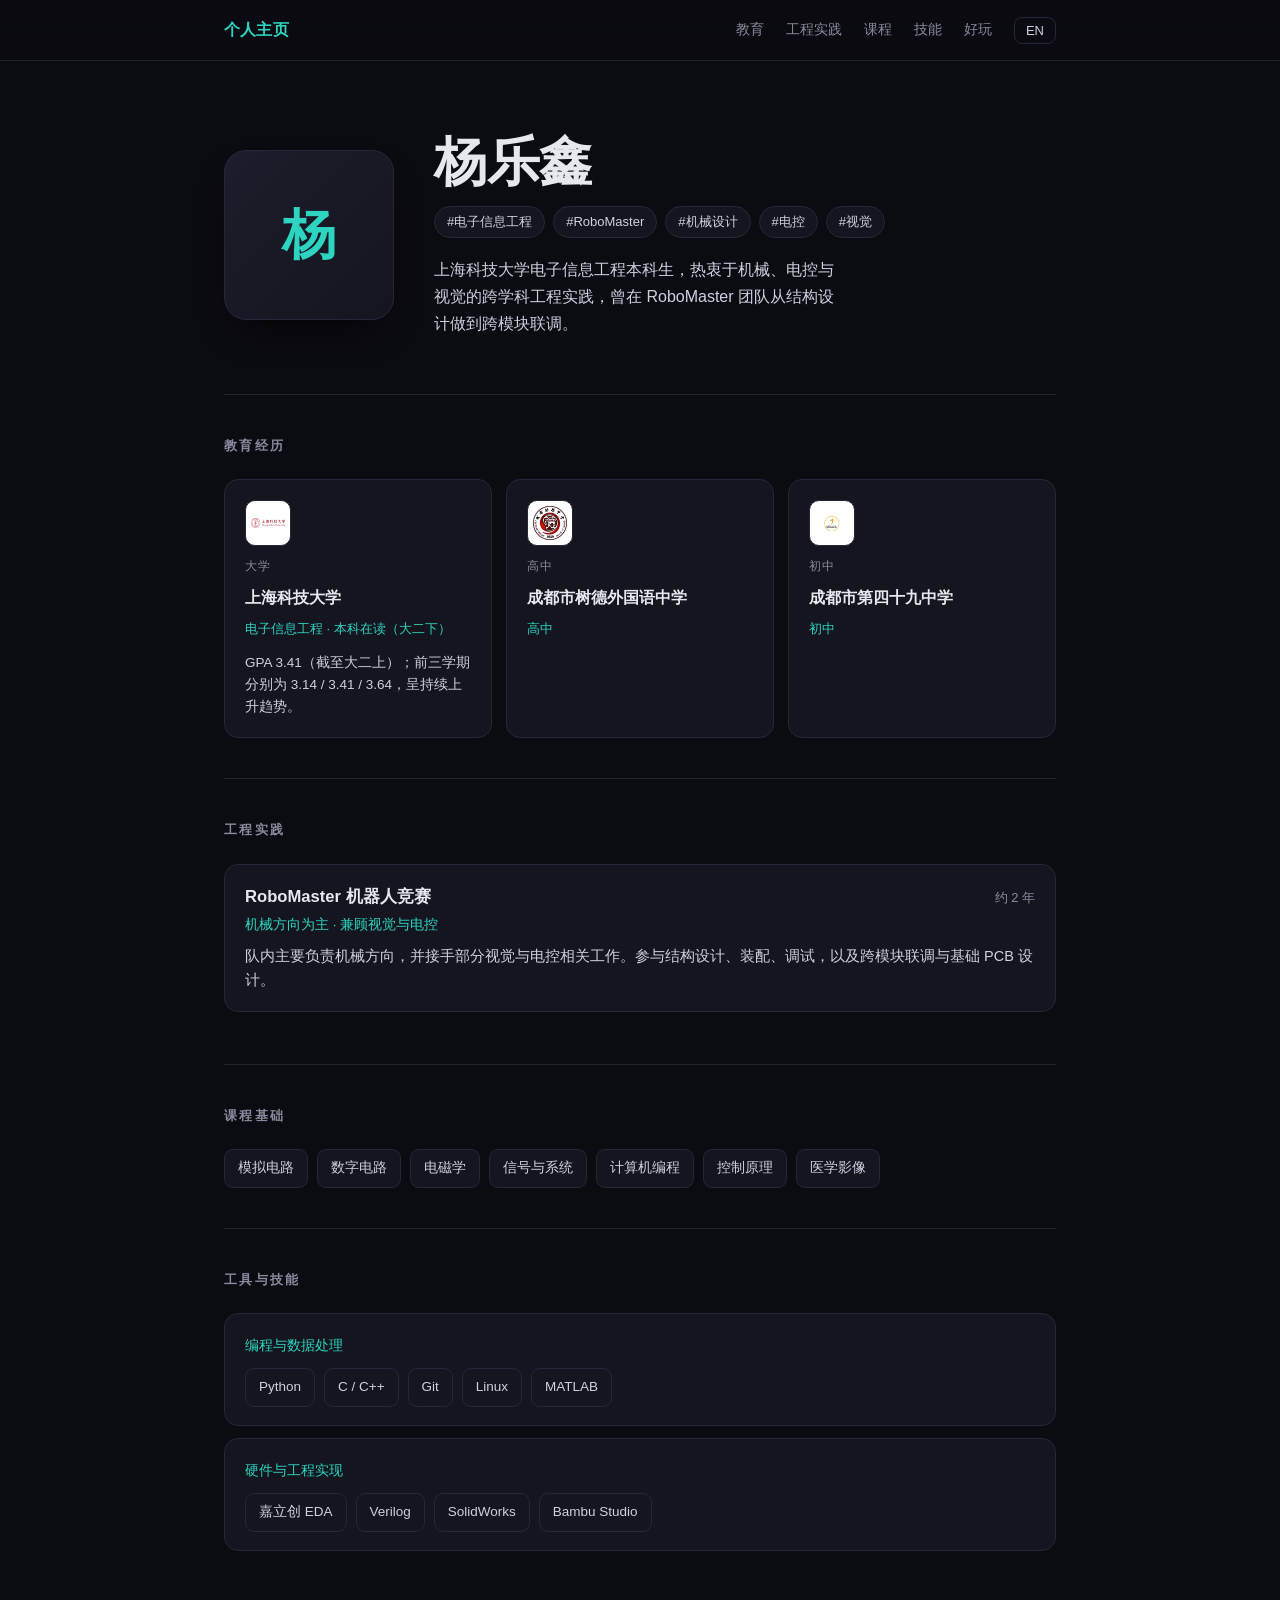
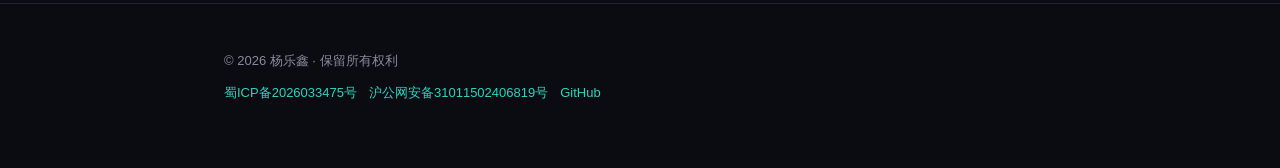
==== index.html @ 818c091e "Initial commit: personal site + Just For Fun (jelly-tetris, WWWtodo)" ====
<!doctype html>
<html lang="zh-CN">
<head>
<meta charset="utf-8" />
<meta name="viewport" content="width=device-width, initial-scale=1" />
<title>个人主页</title>
<meta name="description" content="上海科技大学 电子信息工程 · 个人主页" />
<link rel="icon" type="image/svg+xml" href="assets/favicon.svg" />
<link rel="preconnect" href="https://fonts.googleapis.com" />
<style>
  :root{
    --bg:#0b0b12; --panel:#15151f; --line:#22222f; --line2:#26263a;
    --text:#e7e7ee; --muted:#8a8a9e; --soft:#cfcfe0; --accent:#2dd4bf;
    color-scheme:dark;
  }
  *{box-sizing:border-box}
  html{scroll-behavior:smooth}
  body{
    margin:0;background:var(--bg);color:var(--text);
    font:16px/1.7 -apple-system,BlinkMacSystemFont,"Segoe UI","PingFang SC","Hiragino Sans GB","Microsoft YaHei",sans-serif;
    -webkit-font-smoothing:antialiased;
  }
  a{color:var(--accent);text-decoration:none}
  a:hover{text-decoration:underline}
  .wrap{max-width:880px;margin:0 auto;padding:0 24px}

  /* header */
  header{
    position:sticky;top:0;z-index:20;
    backdrop-filter:blur(14px);background:rgba(11,11,18,.6);
    border-bottom:1px solid var(--line);
  }
  header .wrap{height:60px;display:flex;align-items:center;justify-content:space-between}
  .brand{font-weight:600;letter-spacing:.2px}
  nav{display:flex;align-items:center;gap:22px;font-size:14px}
  nav a{color:var(--muted)}
  nav a:hover{color:var(--text);text-decoration:none}
  .langbtn{
    border:1px solid var(--line2);background:transparent;color:var(--soft);
    border-radius:8px;padding:5px 11px;font-size:13px;cursor:pointer;font-family:inherit;
    transition:.2s;
  }
  .langbtn:hover{border-color:var(--accent);color:var(--accent)}
  @media(max-width:640px){nav .navlink{display:none}}

  /* hero */
  .hero{display:flex;gap:40px;align-items:center;padding:72px 0 56px;flex-wrap:wrap}
  .avatar{
    width:170px;height:170px;border-radius:22px;flex-shrink:0;
    background:linear-gradient(135deg,#1d1d2b,#15151f);
    border:1px solid var(--line2);display:flex;align-items:center;justify-content:center;
    font-size:54px;font-weight:700;color:var(--accent);box-shadow:0 18px 40px -20px #000;
    object-fit:cover;
  }
  .hero h1{font-size:clamp(2.1rem,5vw,3.3rem);line-height:1.08;margin:0 0 16px;font-weight:700;letter-spacing:-.5px}
  .tags{display:flex;flex-wrap:wrap;gap:8px;margin:0 0 18px}
  .tag{font-size:13px;color:var(--soft);background:var(--panel);border:1px solid var(--line2);border-radius:999px;padding:4px 12px}
  .intro{color:var(--soft);max-width:46ch;margin:0}
  .hero-text{min-width:240px;flex:1}

  /* sections */
  section{padding:40px 0;border-top:1px solid var(--line)}
  .sec-title{font-size:.82rem;letter-spacing:.18em;text-transform:uppercase;color:var(--muted);margin:0 0 22px;font-weight:600}

  .item{
    display:block;padding:18px 20px;margin-bottom:12px;border-radius:14px;
    background:var(--panel);border:1px solid var(--line2);transition:.2s;
  }
  a.item:hover{border-color:var(--accent);text-decoration:none;transform:translateY(-1px)}
  .item-top{display:flex;justify-content:space-between;gap:14px;align-items:baseline;flex-wrap:wrap}
  .item-title{font-weight:600;font-size:1.04rem;color:var(--text)}
  .item-date{font-size:13px;color:var(--muted);white-space:nowrap}
  .item-meta{font-size:13.5px;color:var(--accent);margin-top:3px}
  .item-desc{font-size:14.5px;color:var(--soft);margin-top:8px;line-height:1.65}

  /* education 3-column grid */
  .edu-grid{display:grid;grid-template-columns:repeat(3,1fr);gap:14px}
  @media(max-width:720px){.edu-grid{grid-template-columns:1fr}}
  .edu-card{
    display:flex;flex-direction:column;gap:10px;padding:20px;border-radius:14px;
    background:var(--panel);border:1px solid var(--line2);transition:.2s;
  }
  a.edu-card:hover{border-color:var(--accent);text-decoration:none;transform:translateY(-2px)}
  .edu-logo{
    width:46px;height:46px;border-radius:10px;object-fit:contain;background:#fff;
    padding:5px;border:1px solid var(--line2);
  }
  .edu-date{font-size:12px;letter-spacing:.06em;text-transform:uppercase;color:var(--muted)}
  .edu-title{font-weight:600;font-size:1.02rem;color:var(--text);line-height:1.35}
  .edu-meta{font-size:13px;color:var(--accent)}
  .edu-desc{font-size:13.5px;color:var(--soft);line-height:1.6;margin-top:2px}

  .chips{display:flex;flex-wrap:wrap;gap:9px}
  .chip{font-size:13.5px;color:var(--soft);background:var(--panel);border:1px solid var(--line2);border-radius:9px;padding:7px 13px}

  footer{padding:46px 0 64px;border-top:1px solid var(--line);color:var(--muted);font-size:13px}
  footer .row{display:flex;justify-content:space-between;gap:16px;flex-wrap:wrap;align-items:center}
  .reveal{opacity:0;transform:translateY(14px);transition:.6s ease}
  .reveal.in{opacity:1;transform:none}
</style>
</head>
<body>
  <header>
    <div class="wrap">
      <a class="brand" href="#top" data-i18n="brand">个人主页</a>
      <nav>
        <a class="navlink" href="#education" data-i18n="nav.education">教育</a>
        <a class="navlink" href="#engineering" data-i18n="nav.engineering">工程实践</a>
        <a class="navlink" href="#courses" data-i18n="nav.courses">课程</a>
        <a class="navlink" href="#skills" data-i18n="nav.skills">技能</a>
        <a class="navlink" href="justforfun/" data-i18n="nav.fun">好玩</a>
        <button class="langbtn" id="langBtn">EN</button>
      </nav>
    </div>
  </header>

  <main class="wrap" id="top">
    <!-- Hero -->
    <section class="hero" style="border-top:none">
      <div class="avatar reveal" id="avatar"></div>
      <div class="hero-text">
        <h1 class="reveal" data-i18n="name">你的名字</h1>
        <div class="tags reveal" id="tags"></div>
        <p class="intro reveal" data-i18n="intro"></p>
      </div>
    </section>

    <!-- Education -->
    <section id="education">
      <h2 class="sec-title reveal" data-i18n="sec.education">教育经历</h2>
      <div id="education-list"></div>
    </section>

    <!-- Engineering -->
    <section id="engineering">
      <h2 class="sec-title reveal" data-i18n="sec.engineering">工程实践</h2>
      <div id="engineering-list"></div>
    </section>

    <!-- Courses -->
    <section id="courses">
      <h2 class="sec-title reveal" data-i18n="sec.courses">课程基础</h2>
      <div class="chips reveal" id="courses-list"></div>
    </section>

    <!-- Skills -->
    <section id="skills">
      <h2 class="sec-title reveal" data-i18n="sec.skills">工具与技能</h2>
      <div id="skills-list"></div>
    </section>
  </main>

  <footer>
    <div class="wrap row">
      <span id="copyright"></span>
      <span data-i18n="footer.note"></span>
    </div>
    <div class="wrap" style="margin-top:10px;display:flex;gap:12px;flex-wrap:wrap">
      <a href="https://beian.miit.gov.cn/" target="_blank" rel="noopener noreferrer">蜀ICP备2026033475号</a>
      <a href="https://beian.mps.gov.cn/#/query/webSearch?code=31011502406819" target="_blank" rel="noopener noreferrer">沪公网安备31011502406819号</a>
      <a href="https://github.com/R1900Cynnnnnnn" target="_blank" rel="noopener noreferrer">GitHub</a>
    </div>
  </footer>

<script>
/* ============================================================
   所有内容集中在这里 —— 修改文字只需改这个 DATA 对象
   每个字段都是 { zh: '中文', en: 'English' }
   ============================================================ */
const DATA = {
  meta: {
    initial: '杨',                       // 头像里显示的字（可改成英文缩写）
    name:    { zh: '杨乐鑫', en: 'Yang Lexin' },
    title:   { zh: '个人主页', en: 'Home' },
    intro: {
      zh: '上海科技大学电子信息工程本科生，热衷于机械、电控与视觉的跨学科工程实践，曾在 RoboMaster 团队从结构设计做到跨模块联调。',
      en: 'Undergraduate in Electronic & Information Engineering at ShanghaiTech University. Passionate about cross-disciplinary engineering across mechanics, electronics, and vision — from structural design to cross-module integration in RoboMaster.'
    },
    tags: {
      zh: ['#电子信息工程', '#RoboMaster', '#机械设计', '#电控', '#视觉'],
      en: ['#EE', '#RoboMaster', '#Mechanical', '#Electronics', '#Vision']
    },
  },

  sections: {
    education: { zh: '教育经历', en: 'Education' },
    engineering: { zh: '工程实践', en: 'Engineering' },
    courses: { zh: '课程基础', en: 'Coursework' },
    skills: { zh: '工具与技能', en: 'Tools & Skills' },
  },

  nav: {
    education: { zh: '教育', en: 'Education' },
    engineering: { zh: '工程实践', en: 'Engineering' },
    courses: { zh: '课程', en: 'Courses' },
    skills: { zh: '技能', en: 'Skills' },
    fun: { zh: '角落', en: 'Corner' },
  },

  education: [
    {
      title: { zh: '上海科技大学', en: 'ShanghaiTech University' },
      meta:  { zh: '电子信息工程 · 本科在读（大二下）', en: 'B.Eng. in Electronic & Information Engineering · Sophomore' },
      date:  { zh: '大学', en: 'University' },
      desc:  {
        zh: 'GPA 3.41（截至大二上）；前三学期分别为 3.14 / 3.41 / 3.64，呈持续上升趋势。',
        en: 'GPA 3.41 (through 3rd semester); term GPAs of 3.14 / 3.41 / 3.64 — a steady upward trend.'
      },
      href: 'https://www.shanghaitech.edu.cn/',
      logo:  'assets/logos/shanghaitech.svg',
    },
    {
      title: { zh: '成都市树德外国语中学', en: 'Chengdu Shude Foreign Languages School' },
      meta:  { zh: '高中', en: 'High School' },
      date:  { zh: '高中', en: 'High School' },
      logo:  'assets/logos/shude.jpg',
    },
    {
      title: { zh: '成都市第四十九中学', en: 'Chengdu No.49 Middle School' },
      meta:  { zh: '初中', en: 'Middle School' },
      date:  { zh: '初中', en: 'Middle School' },
      logo:  'assets/logos/no49.jpg',
    },
  ],

  engineering: [
    {
      title: { zh: 'RoboMaster 机器人竞赛', en: 'RoboMaster Robotics Competition' },
      meta:  { zh: '机械方向为主 · 兼顾视觉与电控', en: 'Mechanical lead · with Vision & Electronics' },
      date:  { zh: '约 2 年', en: '~2 years' },
      desc:  {
        zh: '队内主要负责机械方向，并接手部分视觉与电控相关工作。参与结构设计、装配、调试，以及跨模块联调与基础 PCB 设计。',
        en: 'Primarily responsible for mechanical design, also taking on vision and electronics work. Involved in structural design, assembly, debugging, cross-module integration, and basic PCB design.'
      },
    },
  ],

  courses: {
    zh: ['模拟电路', '数字电路', '电磁学', '信号与系统', '计算机编程', '控制原理', '医学影像'],
    en: ['Analog Circuits', 'Digital Circuits', 'Electromagnetics', 'Signals & Systems', 'Programming', 'Control Theory', 'Medical Imaging'],
  },

  skills: [
    {
      title: { zh: '编程与数据处理', en: 'Programming & Data' },
      items: { zh: ['Python', 'C / C++', 'Git', 'Linux', 'MATLAB'], en: ['Python', 'C / C++', 'Git', 'Linux', 'MATLAB'] },
    },
    {
      title: { zh: '硬件与工程实现', en: 'Hardware & Engineering' },
      items: { zh: ['嘉立创 EDA', 'Verilog', 'SolidWorks', 'Bambu Studio'], en: ['JLC EDA', 'Verilog', 'SolidWorks', 'Bambu Studio'] },
    },
  ],

  footer: {
    note: { zh: '', en: '' },
    rights: { zh: '保留所有权利', en: 'All rights reserved' },
  },
};

/* ============================================================
   渲染逻辑（一般无需修改）
   ============================================================ */
let lang = localStorage.getItem('lang') || 'zh';

function t(obj){ return obj ? (obj[lang] ?? obj.zh) : ''; }

function el(tag, cls, html){
  const e = document.createElement(tag);
  if(cls) e.className = cls;
  if(html != null) e.innerHTML = html;
  return e;
}

function itemCard(it){
  const tag = it.href ? 'a' : 'div';
  const node = el(tag, 'item reveal');
  if(it.href){ node.href = it.href; node.target = '_blank'; node.rel = 'noopener noreferrer'; }
  const top = el('div', 'item-top');
  top.appendChild(el('span', 'item-title', t(it.title)));
  if(it.date) top.appendChild(el('span', 'item-date', t(it.date)));
  node.appendChild(top);
  if(it.meta) node.appendChild(el('div', 'item-meta', t(it.meta)));
  if(it.desc) node.appendChild(el('div', 'item-desc', t(it.desc)));
  return node;
}

function eduCard(it){
  const tag = it.href ? 'a' : 'div';
  const node = el(tag, 'edu-card reveal');
  if(it.href){ node.href = it.href; node.target = '_blank'; node.rel = 'noopener noreferrer'; }
  if(it.logo){
    const img = el('img', 'edu-logo');
    img.src = it.logo; img.alt = t(it.title); img.loading = 'lazy';
    node.appendChild(img);
  }
  if(it.date) node.appendChild(el('div', 'edu-date', t(it.date)));
  node.appendChild(el('div', 'edu-title', t(it.title)));
  if(it.meta) node.appendChild(el('div', 'edu-meta', t(it.meta)));
  if(it.desc) node.appendChild(el('div', 'edu-desc', t(it.desc)));
  return node;
}

function render(){
  document.documentElement.lang = lang === 'zh' ? 'zh-CN' : 'en';
  document.title = t(DATA.meta.name) + (lang === 'zh' ? ' · 个人主页' : ' · Home');

  // i18n simple text nodes
  document.querySelector('.brand').textContent = t(DATA.meta.title);
  document.querySelector('[data-i18n="name"]').textContent = t(DATA.meta.name);
  document.querySelector('.intro').textContent = t(DATA.meta.intro);

  // nav
  document.querySelectorAll('.navlink').forEach(a=>{
    const key = a.getAttribute('href').slice(1);
    const map = {education:'education',engineering:'engineering',courses:'courses',skills:'skills','justforfun/':'fun'};
    if(DATA.nav[map[key]]) a.textContent = t(DATA.nav[map[key]]);
  });

  // section titles
  const titles = {education:'education',engineering:'engineering',courses:'courses',skills:'skills'};
  document.querySelector('#education .sec-title').textContent = t(DATA.sections.education);
  document.querySelector('#engineering .sec-title').textContent = t(DATA.sections.engineering);
  document.querySelector('#courses .sec-title').textContent = t(DATA.sections.courses);
  document.querySelector('#skills .sec-title').textContent = t(DATA.sections.skills);

  // avatar
  document.getElementById('avatar').textContent = DATA.meta.initial;

  // tags
  const tagWrap = document.getElementById('tags');
  tagWrap.innerHTML = '';
  t(DATA.meta.tags).forEach(tx => tagWrap.appendChild(el('span','tag',tx)));

  // education
  const eduWrap = document.getElementById('education-list');
  eduWrap.innerHTML = '';
  const eduGrid = el('div','edu-grid');
  DATA.education.forEach(it => eduGrid.appendChild(eduCard(it)));
  eduWrap.appendChild(eduGrid);

  // engineering
  const engWrap = document.getElementById('engineering-list');
  engWrap.innerHTML = '';
  DATA.engineering.forEach(it => engWrap.appendChild(itemCard(it)));

  // courses
  const cWrap = document.getElementById('courses-list');
  cWrap.innerHTML = '';
  t(DATA.courses).forEach(c => cWrap.appendChild(el('span','chip',c)));

  // skills
  const sWrap = document.getElementById('skills-list');
  sWrap.innerHTML = '';
  DATA.skills.forEach(group => {
    const card = el('div','item reveal');
    card.appendChild(el('div','item-meta', t(group.title)));
    const chips = el('div','chips'); chips.style.marginTop = '10px';
    t(group.items).forEach(x => chips.appendChild(el('span','chip',x)));
    card.appendChild(chips);
    sWrap.appendChild(card);
  });

  // footer
  const year = new Date().getFullYear();
  document.getElementById('copyright').textContent = `© ${year} ${t(DATA.meta.name)} · ${t(DATA.footer.rights)}`;
  document.querySelector('[data-i18n="footer.note"]').textContent = t(DATA.footer.note);

  // lang button shows the OTHER language
  document.getElementById('langBtn').textContent = lang === 'zh' ? 'EN' : '中文';

  observeReveal();
}

function observeReveal(){
  const io = new IntersectionObserver((entries)=>{
    entries.forEach(e=>{ if(e.isIntersecting){ e.target.classList.add('in'); io.unobserve(e.target); } });
  }, {threshold:.08});
  document.querySelectorAll('.reveal:not(.in)').forEach(n=>io.observe(n));
}

document.getElementById('langBtn').addEventListener('click', ()=>{
  lang = lang === 'zh' ? 'en' : 'zh';
  localStorage.setItem('lang', lang);
  render();
});

render();
</script>
</body>
</html>
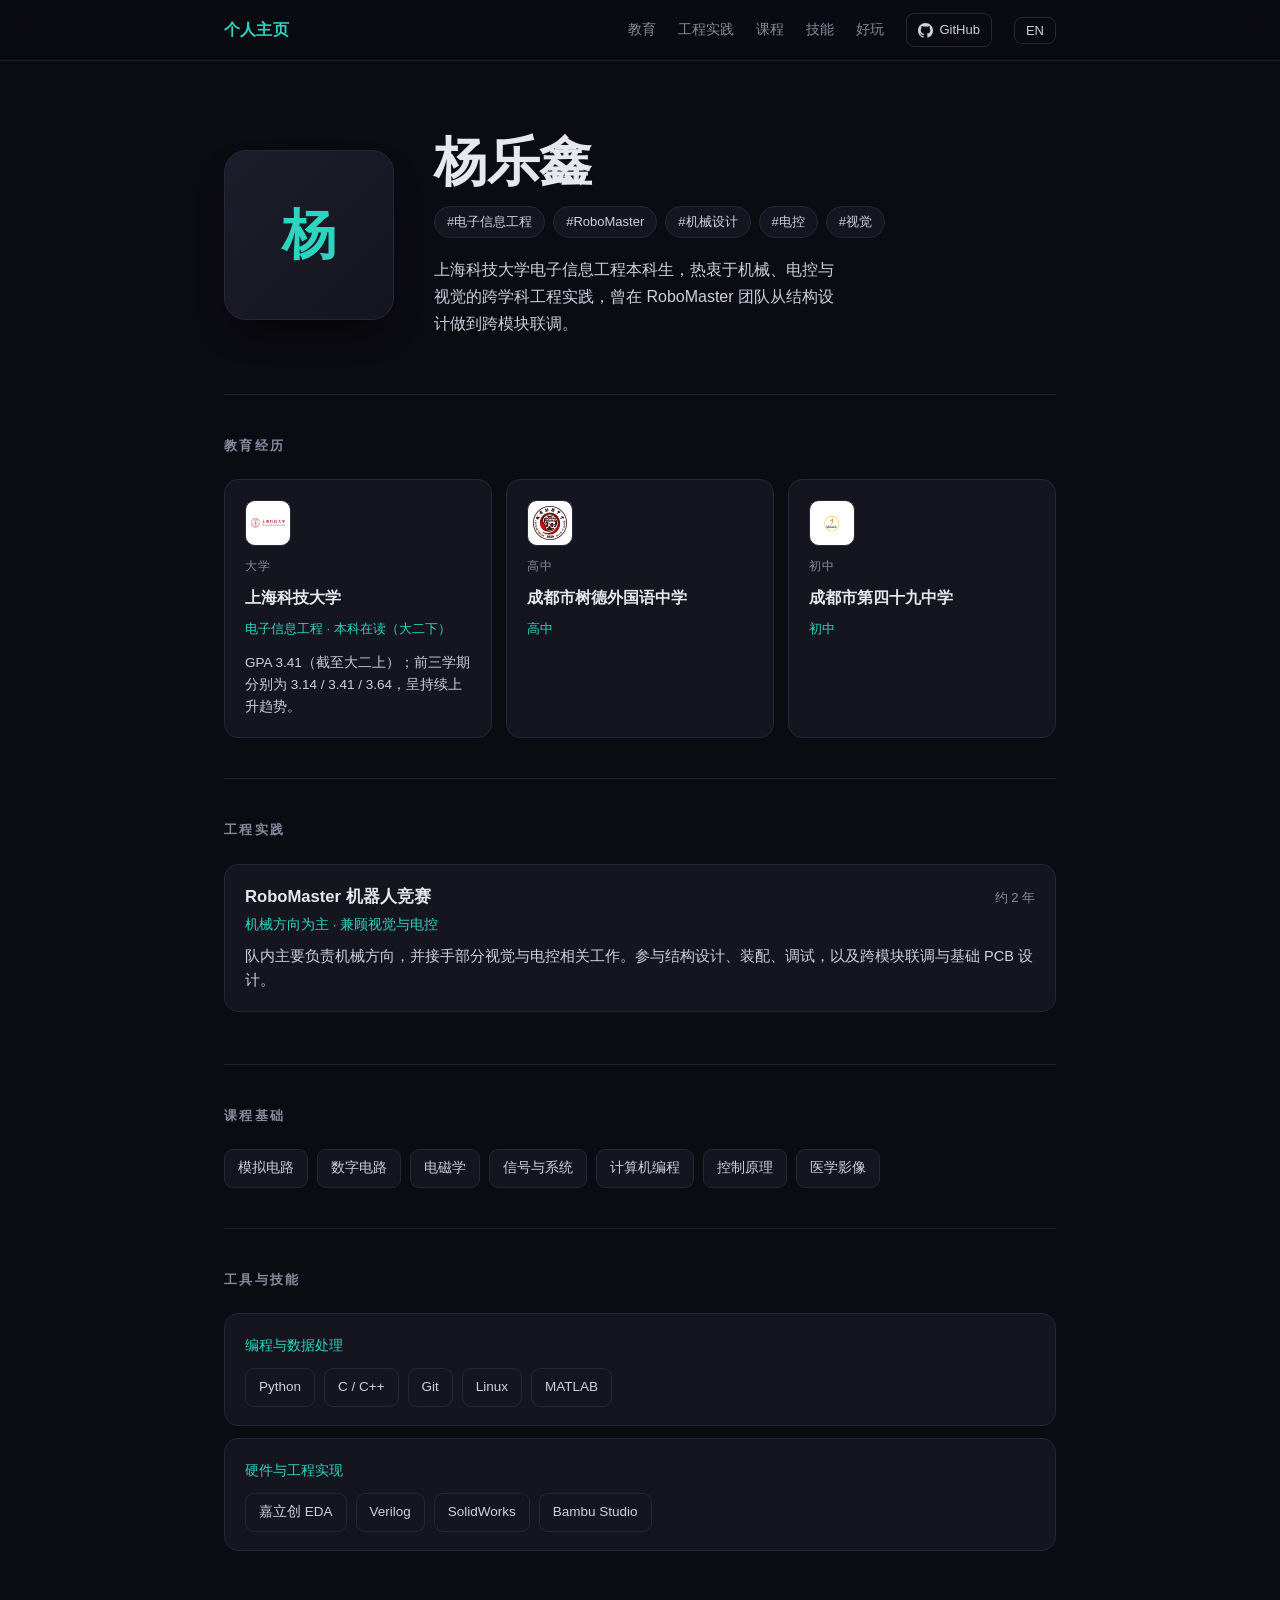
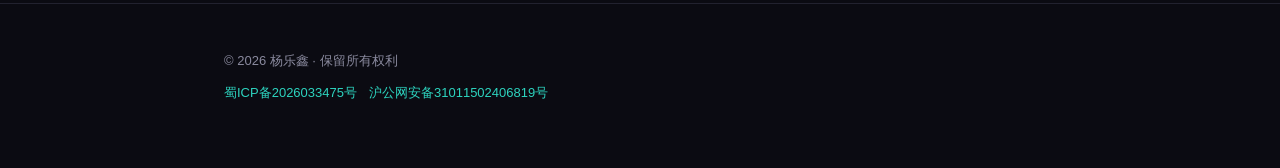
==== commit c054cdd9: "Move GitHub link from footer to top nav as icon button" ====
--- a/index.html
+++ b/index.html
@@ -41,6 +41,14 @@
     transition:.2s;
   }
   .langbtn:hover{border-color:var(--accent);color:var(--accent)}
+  .ghbtn{
+    display:inline-flex;align-items:center;gap:6px;
+    border:1px solid var(--line2);background:transparent;color:var(--soft);
+    border-radius:8px;padding:5px 11px;font-size:13px;font-family:inherit;
+    transition:.2s;
+  }
+  .ghbtn:hover{border-color:var(--accent);color:var(--accent);text-decoration:none}
+  .ghbtn svg{width:15px;height:15px;fill:currentColor}
   @media(max-width:640px){nav .navlink{display:none}}
 
   /* hero */
@@ -109,6 +117,10 @@
         <a class="navlink" href="#courses" data-i18n="nav.courses">课程</a>
         <a class="navlink" href="#skills" data-i18n="nav.skills">技能</a>
         <a class="navlink" href="justforfun/" data-i18n="nav.fun">好玩</a>
+        <a class="ghbtn" href="https://github.com/R1900Cynnnnnnn" target="_blank" rel="noopener noreferrer" title="GitHub">
+          <svg viewBox="0 0 16 16" aria-hidden="true"><path d="M8 0C3.58 0 0 3.58 0 8c0 3.54 2.29 6.53 5.47 7.59.4.07.55-.17.55-.38 0-.19-.01-.82-.01-1.49-2.01.37-2.53-.49-2.69-.94-.09-.23-.48-.94-.82-1.13-.28-.15-.68-.52-.01-.53.63-.01 1.08.58 1.23.82.72 1.21 1.87.87 2.33.66.07-.52.28-.87.51-1.07-1.78-.2-3.64-.89-3.64-3.95 0-.87.31-1.59.82-2.15-.08-.2-.36-1.02.08-2.12 0 0 .67-.21 2.2.82.64-.18 1.32-.27 2-.27.68 0 1.36.09 2 .27 1.53-1.04 2.2-.82 2.2-.82.44 1.1.16 1.92.08 2.12.51.56.82 1.27.82 2.15 0 3.07-1.87 3.75-3.65 3.95.29.25.54.73.54 1.48 0 1.07-.01 1.93-.01 2.2 0 .21.15.46.55.38A8.01 8.01 0 0 0 16 8c0-4.42-3.58-8-8-8z"/></svg>
+          GitHub
+        </a>
         <button class="langbtn" id="langBtn">EN</button>
       </nav>
     </div>
@@ -158,7 +170,6 @@
     <div class="wrap" style="margin-top:10px;display:flex;gap:12px;flex-wrap:wrap">
       <a href="https://beian.miit.gov.cn/" target="_blank" rel="noopener noreferrer">蜀ICP备2026033475号</a>
       <a href="https://beian.mps.gov.cn/#/query/webSearch?code=31011502406819" target="_blank" rel="noopener noreferrer">沪公网安备31011502406819号</a>
-      <a href="https://github.com/R1900Cynnnnnnn" target="_blank" rel="noopener noreferrer">GitHub</a>
     </div>
   </footer>
 
